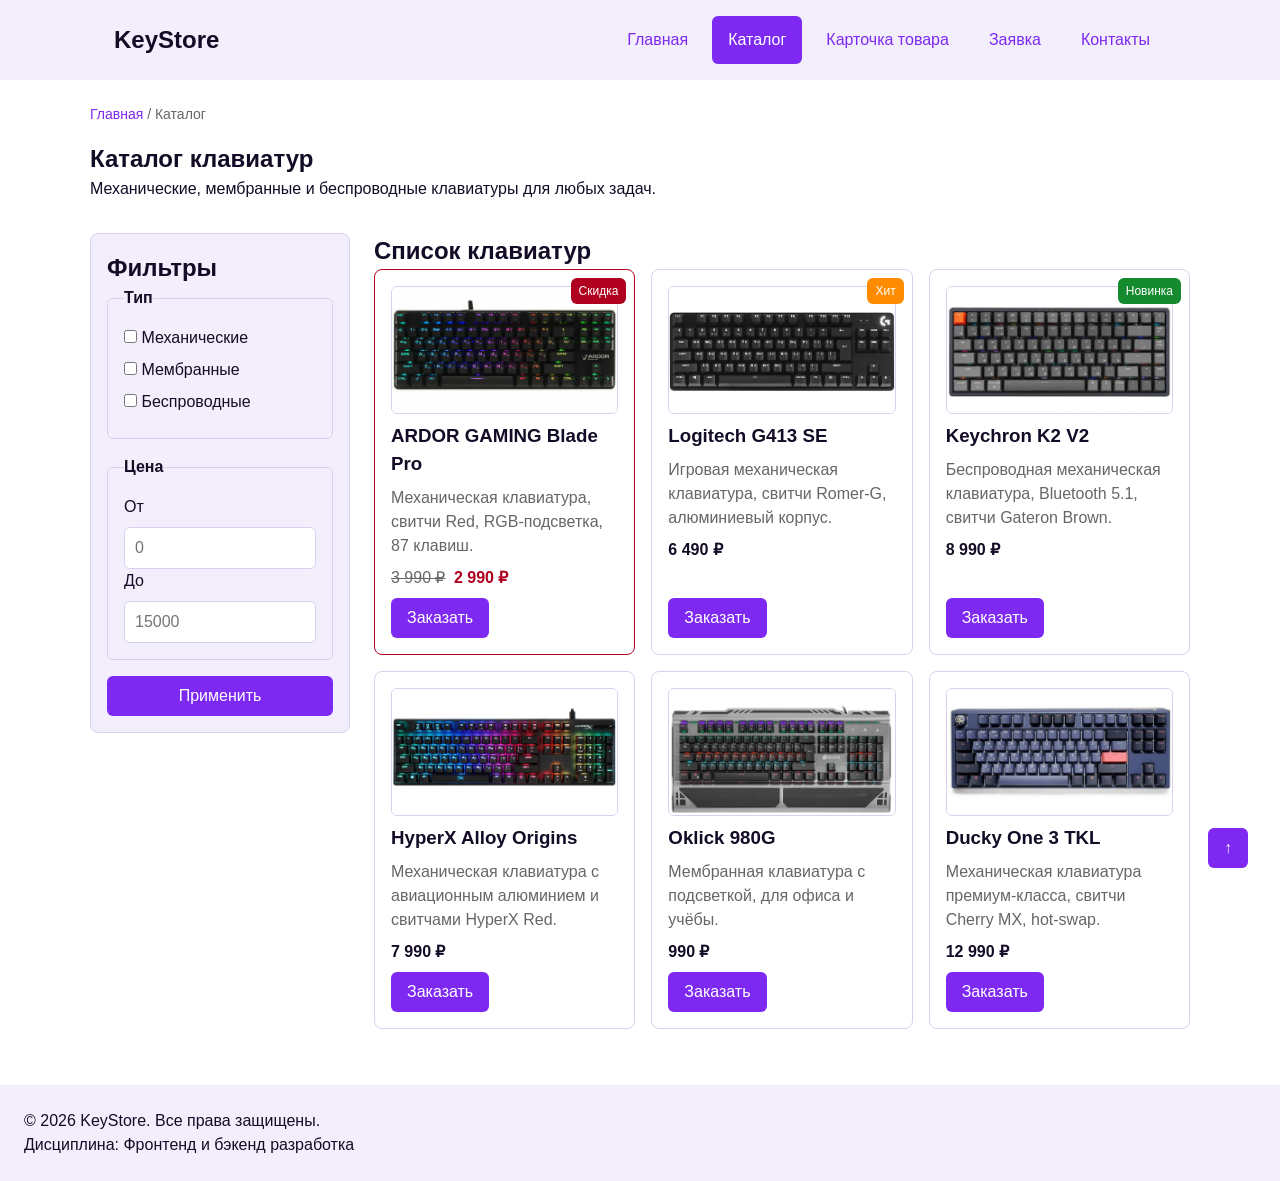
==== catalog.html @ 29872003 "feat: add responsive layout styles" ====
<!DOCTYPE html>
<html lang="ru">
<head>
  <meta charset="UTF-8">
  <meta name="viewport" content="width=device-width, initial-scale=1.0">
  <meta name="description" content="Каталог клавиатур KeyStore - механические, мембранные, беспроводные.">
  <meta name="twitter:card" content="summary_large_image">
  <meta property="og:type" content="website">
  <meta property="og:title" content="Каталог клавиатур - KeyStore">
  <meta property="og:description" content="Каталог механических и мембранных клавиатур KeyStore.">
  <meta property="og:image" content="https://z1kax.github.io/kr3-responsive-shop/images/preview.jpg">
  <title>Каталог клавиатур - KeyStore</title>
  
  <!-- Подключение стилей -->
  <link rel="icon" type="image/svg+xml" href="images/favicon.svg" />
  <link rel="stylesheet" href="css/style.css">
  <link rel="stylesheet" href="css/responsive.css">
  <script src="js/main.js" defer></script>
</head>
<body>
  <header class="site-header">
    <div class="site-header__inner">
      <a class="site-header__logo" href="index.html">KeyStore</a>
      <nav class="site-nav" aria-label="Основная навигация">
        <ul class="site-nav__list">
          <li class="site-nav__item"><a class="site-nav__link" href="index.html">Главная</a></li>
          <li class="site-nav__item"><a class="site-nav__link site-nav__link--active" href="catalog.html">Каталог</a></li>
          <li class="site-nav__item"><a class="site-nav__link" href="product.html">Карточка товара</a></li>
          <li class="site-nav__item"><a class="site-nav__link" href="order.html">Заявка</a></li>
          <li class="site-nav__item"><a class="site-nav__link" href="contacts.html">Контакты</a></li>
        </ul>
      </nav>
    </div>
  </header>

  <main id="main">
    <nav class="breadcrumbs" aria-label="Хлебные крошки">
      <a class="breadcrumbs__link" href="index.html">Главная</a>
      <span class="breadcrumbs__current">Каталог</span>
    </nav>

    <section class="section">
      <h1>Каталог клавиатур</h1>
      <p>Механические, мембранные и беспроводные клавиатуры для любых задач.</p>
    </section>

    <section class="catalog-layout">
      <aside class="catalog-filters">
        <h2>Фильтры</h2>
        <form class="filters-form" action="#" method="get">
          <fieldset>
            <legend>Тип</legend>
            <label><input type="checkbox" name="type" value="mechanical"> Механические</label>
            <label><input type="checkbox" name="type" value="membrane"> Мембранные</label>
            <label><input type="checkbox" name="type" value="wireless"> Беспроводные</label>
          </fieldset>
          <fieldset>
            <legend>Цена</legend>
            <label for="price-from">От</label>
            <input id="price-from" name="price-from" type="number" min="0" placeholder="0">
            <label for="price-to">До</label>
            <input id="price-to" name="price-to" type="number" min="0" placeholder="15000">
          </fieldset>
          <button class="button button--primary" type="submit">Применить</button>
        </form>
      </aside>

      <section class="catalog-products">
        <h2>Список клавиатур</h2>
        <div class="products-grid">
          <article class="product-card product-card--discount">
            <span class="product-card__badge product-card__badge--discount">Скидка</span>
            <div class="product-card__image-wrap">
              <img class="product-card__image" src="images/keyboard-ardor.jpg" srcset="images/keyboard-ardor.jpg 480w, images/keyboard-ardor.jpg 960w" sizes="(max-width: 639px) 100vw, (max-width: 1023px) 50vw, 33vw" alt="Механическая клавиатура ARDOR GAMING Blade Pro" width="640" height="360" loading="lazy">
            </div>
            <h3 class="product-card__title">ARDOR GAMING Blade Pro</h3>
            <p class="product-card__description">Механическая клавиатура, свитчи Red, RGB-подсветка, 87 клавиш.</p>
            <p class="product-card__price"><span class="product-card__price-old">3 990 ₽</span> 2 990 ₽</p>
            <button class="button button--primary product-card__button" type="button" data-product="ARDOR GAMING Blade Pro">Заказать</button>
          </article>

          <article class="product-card">
            <span class="product-card__badge product-card__badge--hit">Хит</span>
            <div class="product-card__image-wrap">
              <img class="product-card__image" src="images/keyboard-logitech.jpg" srcset="images/keyboard-logitech.jpg 480w, images/keyboard-logitech.jpg 960w" sizes="(max-width: 639px) 100vw, (max-width: 1023px) 50vw, 33vw" alt="Игровая механическая клавиатура Logitech G413 SE" width="640" height="360" loading="lazy">
            </div>
            <h3 class="product-card__title">Logitech G413 SE</h3>
            <p class="product-card__description">Игровая механическая клавиатура, свитчи Romer-G, алюминиевый корпус.</p>
            <p class="product-card__price">6 490 ₽</p>
            <button class="button button--primary product-card__button" type="button" data-product="Logitech G413 SE">Заказать</button>
          </article>

          <article class="product-card">
            <span class="product-card__badge product-card__badge--new">Новинка</span>
            <div class="product-card__image-wrap">
              <img class="product-card__image" src="images/keyboard-keychron.jpg" srcset="images/keyboard-keychron.jpg 480w, images/keyboard-keychron.jpg 960w" sizes="(max-width: 639px) 100vw, (max-width: 1023px) 50vw, 33vw" alt="Беспроводная клавиатура Keychron K2 V2" width="640" height="360" loading="lazy">
            </div>
            <h3 class="product-card__title">Keychron K2 V2</h3>
            <p class="product-card__description">Беспроводная механическая клавиатура, Bluetooth 5.1, свитчи Gateron Brown.</p>
            <p class="product-card__price">8 990 ₽</p>
            <button class="button button--primary product-card__button" type="button" data-product="Keychron K2 V2">Заказать</button>
          </article>

          <article class="product-card">
            <div class="product-card__image-wrap">
              <img class="product-card__image" src="images/keyboard-hyperx.jpg" srcset="images/keyboard-hyperx.jpg 480w, images/keyboard-hyperx.jpg 960w" sizes="(max-width: 639px) 100vw, (max-width: 1023px) 50vw, 33vw" alt="Механическая клавиатура HyperX Alloy Origins" width="640" height="360" loading="lazy">
            </div>
            <h3 class="product-card__title">HyperX Alloy Origins</h3>
            <p class="product-card__description">Механическая клавиатура с авиационным алюминием и свитчами HyperX Red.</p>
            <p class="product-card__price">7 990 ₽</p>
            <button class="button button--primary product-card__button" type="button" data-product="HyperX Alloy Origins">Заказать</button>
          </article>

          <article class="product-card">
            <div class="product-card__image-wrap">
              <img class="product-card__image" src="images/keyboard-oklick.jpg" srcset="images/keyboard-oklick.jpg 480w, images/keyboard-oklick.jpg 960w" sizes="(max-width: 639px) 100vw, (max-width: 1023px) 50vw, 33vw" alt="Мембранная клавиатура Oklick 980G" width="640" height="360" loading="lazy">
            </div>
            <h3 class="product-card__title">Oklick 980G</h3>
            <p class="product-card__description">Мембранная клавиатура с подсветкой, для офиса и учёбы.</p>
            <p class="product-card__price">990 ₽</p>
            <button class="button button--primary product-card__button" type="button" data-product="Oklick 980G">Заказать</button>
          </article>

          <article class="product-card">
            <div class="product-card__image-wrap">
              <img class="product-card__image" src="images/keyboard-ducky.jpg" srcset="images/keyboard-ducky.jpg 480w, images/keyboard-ducky.jpg 960w" sizes="(max-width: 639px) 100vw, (max-width: 1023px) 50vw, 33vw" alt="Механическая клавиатура Ducky One 3 TKL" width="640" height="360" loading="lazy">
            </div>
            <h3 class="product-card__title">Ducky One 3 TKL</h3>
            <p class="product-card__description">Механическая клавиатура премиум-класса, свитчи Cherry MX, hot-swap.</p>
            <p class="product-card__price">12 990 ₽</p>
            <button class="button button--primary product-card__button" type="button" data-product="Ducky One 3 TKL">Заказать</button>
          </article>
        </div>
      </section>
    </section>
  </main>

  <footer class="site-footer">
    <p>&copy; 2026 KeyStore. Все права защищены.</p>
    <p>Дисциплина: Фронтенд и бэкенд разработка</p>
  </footer>
  
  <!-- Модальное окно и скрипты остаются без изменений -->
  <dialog class="order-dialog" id="order-dialog" aria-labelledby="order-dialog-title">
    <h2 class="order-dialog__title" id="order-dialog-title">Оформление заявки</h2>
    <form class="order-form" id="order-form" action="#" method="post" novalidate>
      <input id="selected-product" name="selected-product" type="hidden">
      <div class="order-form__field">
        <label class="order-form__label" for="order-name">Имя</label>
        <input class="order-form__input" id="order-name" name="name" type="text" minlength="2" required>
      </div>
      <div class="order-form__field">
        <label class="order-form__label" for="order-email">E-mail</label>
        <input class="order-form__input" id="order-email" name="email" type="email" required>
      </div>
      <div class="order-form__field">
        <label class="order-form__label" for="order-phone">Телефон</label>
        <input class="order-form__input" id="order-phone" name="phone" type="tel" pattern="^\+7 \(\d{3}\) \d{3}-\d{2}-\d{2}$" required>
        <small>Формат: +7 (900) 000-00-00</small>
      </div>
      <div class="order-form__field">
        <label class="order-form__label" for="order-topic">Тема заявки</label>
        <select class="order-form__select" id="order-topic" name="topic" required>
          <option value="">Выберите тему</option>
          <option value="product">Заказ клавиатуры</option>
          <option value="consultation">Консультация по выбору</option>
          <option value="delivery">Вопрос по доставке</option>
        </select>
      </div>
      <div class="order-form__field">
        <label class="order-form__label" for="order-comment">Комментарий</label>
        <textarea class="order-form__textarea" id="order-comment" name="comment" rows="4"></textarea>
      </div>
      <div class="order-form__field">
        <label class="order-form__label">
          <input class="order-form__input" id="order-agreement" name="agreement" type="checkbox" required>
          Я согласен на обработку данных
        </label>
      </div>
      <div class="order-form__actions">
        <button class="button button--secondary" type="button" id="close-order-dialog">Закрыть</button>
        <button class="button button--primary" type="submit">Отправить заявку</button>
      </div>
    </form>
  </dialog>
  <p class="success-message" id="success-message" hidden>Форма успешно отправлена!</p>
  <a class="button button--primary scroll-top" href="#" aria-label="Наверх">↑</a>
</body>
</html>
---- css/style.css ----
/* ===================================
   1. Переменные проекта
   =================================== */

:root {
/* Изменённый стиль сайта под хиро */
  --color-primary: #7D29F2;
  --color-primary-dark: #690FA6;
  --color-text: #140C26;
  --color-surface: #f3eefc;
  --color-surface-accent: #ece4fb;
  --color-border: #d9d0ef;

/* Базовые цвета сайта */
  --color-bg: #ffffff;
  --color-muted: #666666;
  --color-danger: #b00020;
  --color-success: #168a2f;
  --color-success-bg: #eefaf0;
  --color-hit: #ff8c00;
  --color-white: #ffffff;

  --space-xs: 4px;
  --space-sm: 8px;
  --space-md: 16px;
  --space-lg: 24px;
  --space-xl: 32px;

  --radius-sm: 6px;
  --radius-md: 8px;
  --radius-lg: 12px;

  --container-width: 1100px;
}

/* ===================================
   2. Базовые стили
   =================================== */

* {
  box-sizing: border-box;
  padding: 0;
  margin: 0;
}

/* ИЗМЕНЕНО: body теперь flex-колонка, чтобы футер прижимался к низу */
body {
  min-height: 100vh;
  display: flex;
  flex-direction: column;
  font-family: Arial, sans-serif;
  line-height: 1.5;
  color: var(--color-text);
  background-color: var(--color-bg);
}

/* ИЗМЕНЕНО: main растягивается на всё свободное место */
main {
  flex: 1;
  padding: var(--space-lg);
}

html {
  scroll-behavior: smooth;
}

:target {
  outline: 2px dashed var(--color-primary);
  outline-offset: 4px;
}

/* ===================================
   3. Общие элементы интерфейса
   =================================== */

a {
  color: var(--color-primary);
  text-decoration: none;
}

a {
  color: var(--color-primary);
  text-decoration: none;
}

a:hover {
  color: var(--color-primary-dark);
}

/* Подчёркивание при наведении — только для текстовых ссылок внутри секций */
.section a:not(.button):hover {
  text-decoration: underline;
}

/* Блок button */
.button {
  display: inline-block;
  padding: var(--space-sm) var(--space-md);
  border: none;
  border-radius: var(--radius-sm);
  font: inherit;
  text-decoration: none;
  cursor: pointer;
}

.button--primary {
  color: var(--color-white);
  background-color: var(--color-primary);
}

.button--primary:hover {
  color: var(--color-white);
  background-color: var(--color-primary-dark);
}

.button--secondary {
  color: var(--color-primary);
  background-color: transparent;
  border: 1px solid var(--color-primary);
}

.button--secondary:hover {
  color: var(--color-white);
  background-color: var(--color-primary);
}

.button:focus-visible {
  outline: 2px solid var(--color-primary);
  outline-offset: 3px;
}

.button:disabled,
.button--disabled {
  opacity: 0.6;
  cursor: not-allowed;
}

/* ===================================
   4. Компоненты страницы
   =================================== */

.site-header {
  position: sticky;
  top: 0;
  z-index: 10;
  background-color: var(--color-surface);
}

/* ИЗМЕНЕНО: хедер в одну линию — лого слева, меню справа */
.site-header__inner {
  max-width: var(--container-width);
  margin: 0 auto;
  padding: var(--space-sm) var(--space-lg);
  display: flex;
  flex-wrap: wrap;
  justify-content: space-between;
  align-items: center;
  gap: var(--space-md);
}

/* ИЗМЕНЕНО: логотип компактнее */
.site-header__inner {
  max-width: var(--container-width);
  margin: 0 auto;
  padding: var(--space-md) var(--space-lg);
  display: flex;
  flex-wrap: wrap;
  justify-content: space-between;
  align-items: center;
  gap: var(--space-lg);
}

.site-header__logo {
  font-size: 24px;
  font-weight: 700;
  color: var(--color-text);
  text-decoration: none;
}

.site-nav__list {
  display: flex;
  flex-wrap: wrap;
  align-items: center;
  gap: var(--space-sm);
  margin: 0;
  list-style: none;
}

.site-nav__link {
  display: inline-block;
  padding: var(--space-sm) var(--space-md);
  color: var(--color-primary);
  text-decoration: none;
  border-radius: var(--radius-sm);
  font-size: 16px;
}

.site-nav__link:hover {
  color: var(--color-white);
  background-color: var(--color-primary);
}

.site-nav__link:focus-visible {
  outline: 2px solid var(--color-primary);
  outline-offset: 3px;
}

.site-nav__link--active {
  color: var(--color-white);
  background-color: var(--color-primary);
}

/* Блок hero */
.hero {
  position: relative;
  width: 100%;
  height: 600px;
  overflow: hidden;
  margin-bottom: var(--space-xl);
}

.hero__background {
  width: 100%;
  height: 100%;
}

.hero__image {
  display: block;
  width: 100%;
  height: 100%;
  object-fit: cover;
  object-position: center;
}

.hero__content {
  position: absolute;
  inset: 0;
  display: flex;
  flex-direction: column;
  justify-content: center;
  padding: var(--space-xl) var(--space-lg);
  color: var(--color-white);
  background: linear-gradient(
    to right,
    rgba(0, 0, 0, 0.7),
    rgba(0, 0, 0, 0.2)
  );
}

.hero__content h1 {
  color: var(--color-white);
  font-size: 42px;
  margin-bottom: var(--space-md);
}

.hero__content p {
  color: var(--color-white);
  max-width: 600px;
  margin-bottom: var(--space-lg);
}

.hero .button {
  margin-top: 0;
  align-self: flex-start;
}

/* Блок section */
.section {
  max-width: var(--container-width);
  margin: 0 auto var(--space-xl);
}

/* ИЗМЕНЕНО: кнопка в блоке обратной связи опущена */
#feedback .button {
  margin-top: var(--space-md);
}

/* Блок products-grid */
.products-grid {
  display: grid;
  grid-template-columns: repeat(3, 1fr);
  gap: var(--space-lg);
}

/* Блок product-card */
.product-card {
  position: relative;
  display: flex;
  flex-direction: column;
  gap: var(--space-sm);
  padding: var(--space-md);
  border: 1px solid var(--color-border);
  border-radius: var(--radius-md);
  background-color: var(--color-bg);
}

.product-card:hover {
  border-color: var(--color-primary);
}

.product-card--featured {
  border-color: var(--color-primary);
}

.product-card--discount {
  border-color: var(--color-danger);
}

.product-card__image-wrap {
  position: relative;
  width: 100%;
  aspect-ratio: 16 / 9;
  overflow: hidden;
  background-color: #ffffff;
  border: 1px solid var(--color-border);
  border-radius: var(--radius-sm);
}

.product-card__image {
  display: block;
  width: 100%;
  height: 100%;
  object-fit: cover;
  object-position: center;
}

.product-card__image-wrap--large {
  max-width: 900px;
  margin: 0 auto;
}

.product-card__image--large {
  display: block;
  width: 100%;
  height: auto;
  border-radius: var(--radius-sm);
}

/* Бейдж на карточке — базовый */
.product-card__badge {
  position: absolute;
  top: var(--space-sm);
  right: var(--space-sm);
  z-index: 1;
  padding: 4px 8px;
  color: var(--color-white);
  background-color: var(--color-danger);
  border-radius: var(--radius-sm);
  font-size: 12px;
}

/* Модификаторы бейджа */
.product-card__badge--new {
  background-color: var(--color-success);
}

.product-card__badge--hit {
  background-color: var(--color-hit);
}

.product-card__badge--discount {
  background-color: var(--color-danger);
}

.product-card__title {
  color: var(--color-text);
}

.product-card__description {
  color: var(--color-muted);
}

.product-card__price {
  font-weight: 700;
}

/* Старая цена (зачёркнутая) */
.product-card__price-old {
  margin-right: var(--space-xs);
  color: var(--color-muted);
  text-decoration: line-through;
  font-weight: 400;
}

.product-card--discount .product-card__price {
  color: var(--color-danger);
}

.product-card__button {
  margin-top: auto;
  align-self: flex-start;
}

/* Блок aside-info */
.aside-info {
  max-width: var(--container-width);
  margin: 0 auto var(--space-xl);
  padding: var(--space-md);
  border-left: 4px solid var(--color-primary);
  background-color: var(--color-surface);
}

/* Блок breadcrumbs */
.breadcrumbs {
  max-width: var(--container-width);
  margin: 0 auto var(--space-md);
  font-size: 14px;
  color: var(--color-muted);
}

/* ИЗМЕНЕНО: убрал подчёркивание у ссылок в крошках */
.breadcrumbs__link {
  color: var(--color-primary);
  text-decoration: none;
}

.breadcrumbs__link:hover {
  text-decoration: underline;
}

.breadcrumbs__link + .breadcrumbs__link::before,
.breadcrumbs__current::before {
  content: " / ";
  color: var(--color-muted);
}

/* Блок catalog-layout */
.catalog-layout {
  max-width: var(--container-width);
  margin: 0 auto var(--space-xl);
  display: grid;
  grid-template-columns: 260px 1fr;
  grid-template-areas: "filters products";
  gap: var(--space-lg);
}

.catalog-filters {
  grid-area: filters;
  padding: var(--space-md);
  border: 1px solid var(--color-border);
  border-radius: var(--radius-md);
  background-color: var(--color-surface);
}

.catalog-products {
  grid-area: products;
}

/* Форма фильтров каталога */
.filters-form {
  display: grid;
  gap: var(--space-md);
}

.filters-form fieldset {
  padding: var(--space-md);
  border: 1px solid var(--color-border);
  border-radius: var(--radius-sm);
}

.filters-form legend {
  font-weight: 700;
}

.filters-form label {
  display: block;
  margin-bottom: var(--space-sm);
}

.filters-form input[type="number"] {
  width: 100%;
  padding: 8px 10px;
  border: 1px solid var(--color-border);
  border-radius: var(--radius-sm);
  font: inherit;
}

/* Блок site-footer */
.site-footer {
  padding: var(--space-lg);
  background-color: var(--color-surface);
}

/* Блок product-table */
.product-table {
  width: 100%;
  border-collapse: collapse;
  margin-top: var(--space-md);
}

.product-table caption {
  margin-bottom: var(--space-sm);
  font-weight: 700;
  text-align: left;
}

.product-table th,
.product-table td {
  padding: var(--space-sm) var(--space-md);
  border: 1px solid var(--color-border);
  text-align: left;
}

.product-table thead th {
  background-color: var(--color-surface);
}

/* Фиксированная кнопка «Наверх» */
.scroll-top {
  position: fixed;
  right: var(--space-lg);
  bottom: var(--space-lg);
  z-index: 50;
}

/* ===================================
   5. Форма и модальное окно
   =================================== */

.order-dialog {
  width: min(100% - 32px, 560px);
  padding: var(--space-lg);
  border: none;
  border-radius: var(--radius-lg);
  margin: auto;
  z-index: 100;
}

.order-dialog::backdrop {
  background-color: rgba(0, 0, 0, 0.5);
}

.order-form__field {
  margin-bottom: var(--space-md);
}

.order-form__label {
  display: block;
  margin-bottom: var(--space-xs);
}

.order-form__input,
.order-form__select,
.order-form__textarea {
  width: 100%;
  padding: 10px 12px;
  border: 1px solid var(--color-border);
  border-radius: var(--radius-sm);
  font: inherit;
}

.order-form__input[type="checkbox"] {
  width: auto;
}

.order-form__field small {
  display: block;
  margin-top: var(--space-xs);
  color: var(--color-muted);
}

.order-form__input:hover,
.order-form__select:hover,
.order-form__textarea:hover {
  border-color: var(--color-primary);
}

.order-form__input:focus-visible,
.order-form__select:focus-visible,
.order-form__textarea:focus-visible {
  outline: 2px solid var(--color-primary);
  outline-offset: 3px;
}

[aria-invalid="true"] {
  border-color: var(--color-danger);
}

.order-form__actions {
  display: flex;
  gap: var(--space-md);
  margin-top: var(--space-lg);
}

.success-message {
  max-width: var(--container-width);
  margin: var(--space-lg) auto;
  padding: var(--space-md);
  border-left: 4px solid var(--color-success);
  background-color: var(--color-success-bg);
}
---- css/responsive.css ----
/* ===================================
   Адаптивные стили для КР №3 (Mobile First)
   =================================== */

/* Базовые правила для мобильных */
*, *::before, *::after {
  box-sizing: border-box;
}

html {
  scroll-behavior: smooth;
}

/* Чтобы картинки не вылезали за пределы экрана на телефонах */
img, video {
  max-width: 100%;
  height: auto;
}

body {
  overflow-x: hidden;
}

/* Уменьшаем базовые отступы на мобильных (в КР1 было 24px) */
main {
  padding: 16px;
}

.site-header__inner {
  padding: 16px;
}

/* Адаптация навигации (в колонку на мобильных) */
.site-header__inner {
  flex-direction: column;
  align-items: flex-start;
  gap: 16px;
}

.site-nav__list {
  flex-direction: column;
  align-items: flex-start;
  gap: 8px;
  width: 100%;
}

.site-nav__link {
  display: block;
  padding: 12px 16px;
  width: 100%;
}

.site-header {
  position: static; /* Отключаем прилипание на мобилках */
}

/* Hero-блок: делаем пониже на телефонах */
.hero {
  height: 400px; 
  min-height: 400px;
}

.hero__content h1 {
  font-size: clamp(28px, 7vw, 42px);
}

/* Сетка карточек в 1 колонку */
.products-grid {
  grid-template-columns: 1fr;
  gap: 16px;
}

.product-card {
  min-width: 0;
}

.product-card__title, 
.product-card__description {
  overflow-wrap: anywhere;
}

/* Каталог в 1 колонку */
.catalog-layout {
  grid-template-columns: 1fr;
  grid-template-areas: 
    "filters"
    "products";
  gap: 24px;
}

.catalog-filters {
  order: -1;
}

/* Форма заявки в 1 колонку */
.order-form {
  display: grid;
  gap: 16px;
}

.order-form__field {
  display: grid;
  gap: 8px;
}

.order-form__input, 
.order-form__select, 
.order-form__textarea {
  width: 100%;
  min-height: 44px; /* Удобно тыкать пальцем */
  padding: 10px 12px;
  font: inherit;
}

.order-form__textarea {
  min-height: 120px;
  resize: vertical;
}

.order-form__actions {
  display: flex;
  flex-direction: column;
  gap: 12px;
}

/* Таблица с прокруткой */
.table-wrapper {
  overflow-x: auto;
  -webkit-overflow-scrolling: touch;
  margin-bottom: 24px;
}

.product-table {
  width: 100%;
  min-width: 600px; /* Таблица не будет сжиматься в кашу */
  border-collapse: collapse;
}

/* Модалка на мобильных */
.order-dialog {
  max-width: calc(100% - 32px);
  width: 100%;
  max-height: 90vh;
  overflow-y: auto;
}

/* Кнопка наверх на мобильных */
.scroll-top {
  right: 16px;
  bottom: 16px;
}


/* ===================================
   МЕДИАЗАПРОСЫ (от планшета и выше)
   Здесь мы ВОЗВРАЩАЕМ стили из КР1
   =================================== */

@media (min-width: 768px) {
  /* Возвращаем отступы как в КР1 */
  main {
    padding: 24px;
  }

  .site-header__inner {
    padding: 16px 24px;
    flex-direction: row;
    align-items: center;
    justify-content: space-between;
  }
  
  /* Навигация в строку */
  .site-nav__list {
    flex-direction: row;
    flex-wrap: wrap;
    align-items: center;
    width: auto;
  }
  
  .site-nav__link {
    width: auto;
  }

  /* Возвращаем липкую шапку */
  .site-header {
    position: sticky;
    top: 0;
    z-index: 100;
  }

  /* Hero-блок как в КР1 */
  .hero {
    height: 600px;
    min-height: 600px;
  }

  /* Карточки в 2 колонки */
  .products-grid {
    grid-template-columns: repeat(2, minmax(0, 1fr));
  }

  /* Форма в 2 колонки */
  .order-form {
    grid-template-columns: repeat(2, minmax(0, 1fr));
  }
  
  .order-form__field:has(textarea),
  .order-form__field:has(input[type="checkbox"]),
  .order-form__actions {
    grid-column: 1 / -1;
  }

  .order-form__actions {
    flex-direction: row;
  }

  .scroll-top {
    right: 32px;
    bottom: 32px;
  }
}

@media (min-width: 1024px) {
  /* Карточки в 3 колонки */
  .products-grid {
    grid-template-columns: repeat(3, minmax(0, 1fr));
  }

  /* Каталог с боковым фильтром */
  .catalog-layout {
    grid-template-columns: 260px minmax(0, 1fr); /* Как в твоем style.css */
    grid-template-areas: "filters products";
    align-items: start;
  }
  
  .catalog-filters {
    position: sticky;
    top: 88px;
    order: initial;
  }
}
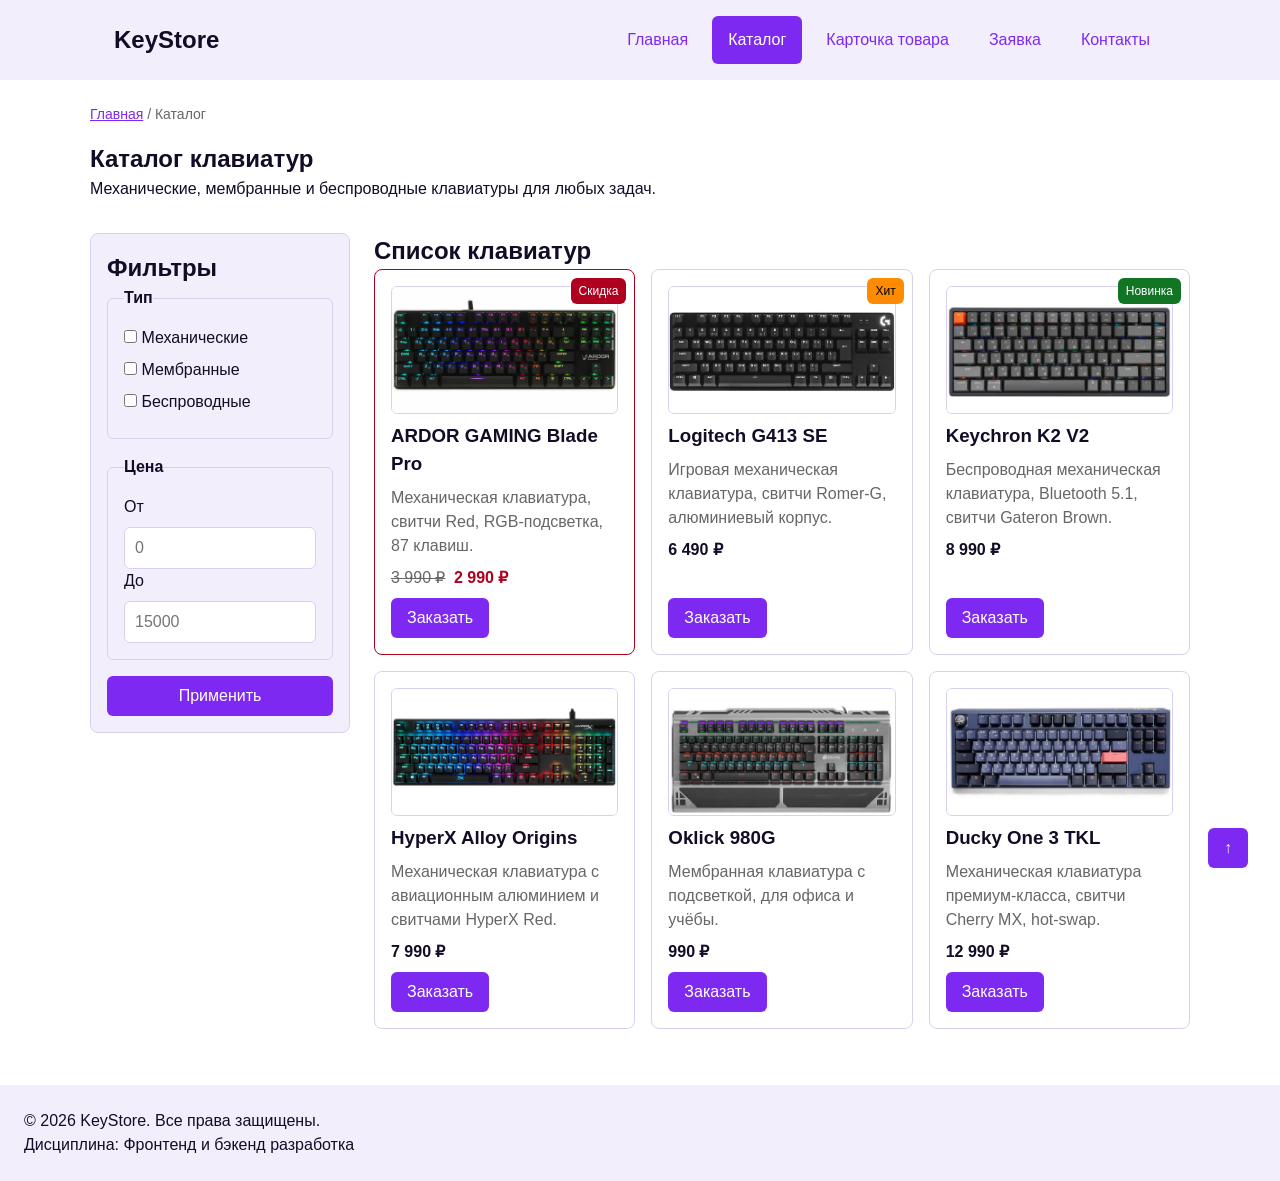
==== commit 3639789d: "fix: improve accessibility and add Lighthouse report" ====
--- a/catalog.html
+++ b/catalog.html
@@ -18,13 +18,14 @@
   <script src="js/main.js" defer></script>
 </head>
 <body>
+  <a class="skip-link" href="#main">Перейти к основному содержимому</a>
   <header class="site-header">
     <div class="site-header__inner">
       <a class="site-header__logo" href="index.html">KeyStore</a>
       <nav class="site-nav" aria-label="Основная навигация">
         <ul class="site-nav__list">
           <li class="site-nav__item"><a class="site-nav__link" href="index.html">Главная</a></li>
-          <li class="site-nav__item"><a class="site-nav__link site-nav__link--active" href="catalog.html">Каталог</a></li>
+          <li class="site-nav__item"><a class="site-nav__link site-nav__link--active" href="catalog.html" aria-current="page">Каталог</a></li>
           <li class="site-nav__item"><a class="site-nav__link" href="product.html">Карточка товара</a></li>
           <li class="site-nav__item"><a class="site-nav__link" href="order.html">Заявка</a></li>
           <li class="site-nav__item"><a class="site-nav__link" href="contacts.html">Контакты</a></li>
--- a/css/responsive.css
+++ b/css/responsive.css
@@ -238,4 +238,54 @@
     top: 88px;
     order: initial;
   }
+}
+
+/* ===================================
+   Практика 13: A11y (Доступность)
+   =================================== */
+
+/* Ссылка пропуска к основному содержимому */
+.skip-link {
+  position: absolute;
+  left: 16px;
+  top: -100px;
+  z-index: 1000;
+  padding: 8px 12px;
+  color: #ffffff;
+  background-color: #7D29F2; /* Твой фиолетовый */
+  border-radius: 6px;
+  text-decoration: none;
+}
+
+.skip-link:focus,
+.skip-link:focus-visible {
+  top: 16px;
+}
+
+/* Видимый фокус для всех интерактивных элементов (по методичке) */
+:focus-visible {
+  outline: 3px solid var(--color-primary, #7D29F2);
+  outline-offset: 3px;
+}
+
+.site-nav__link:focus-visible, 
+.button:focus-visible, 
+.order-form__input:focus-visible, 
+.order-form__textarea:focus-visible, 
+.order-form__select:focus-visible {
+  outline: 3px solid var(--color-primary, #7D29F2);
+  outline-offset: 3px;
+}
+
+/* Фикс контрастности бейджей для Lighthouse */
+.product-card__badge--hit {
+  color: #000000; /* Черный текст на оранжевом фоне */
+}
+.product-card__badge--new {
+  background-color: #117524; /* Чуть более темный зеленый */
+}
+
+/* Фикс контрастности хлебных крошек */
+.breadcrumbs__link {
+  text-decoration: underline;
 }
